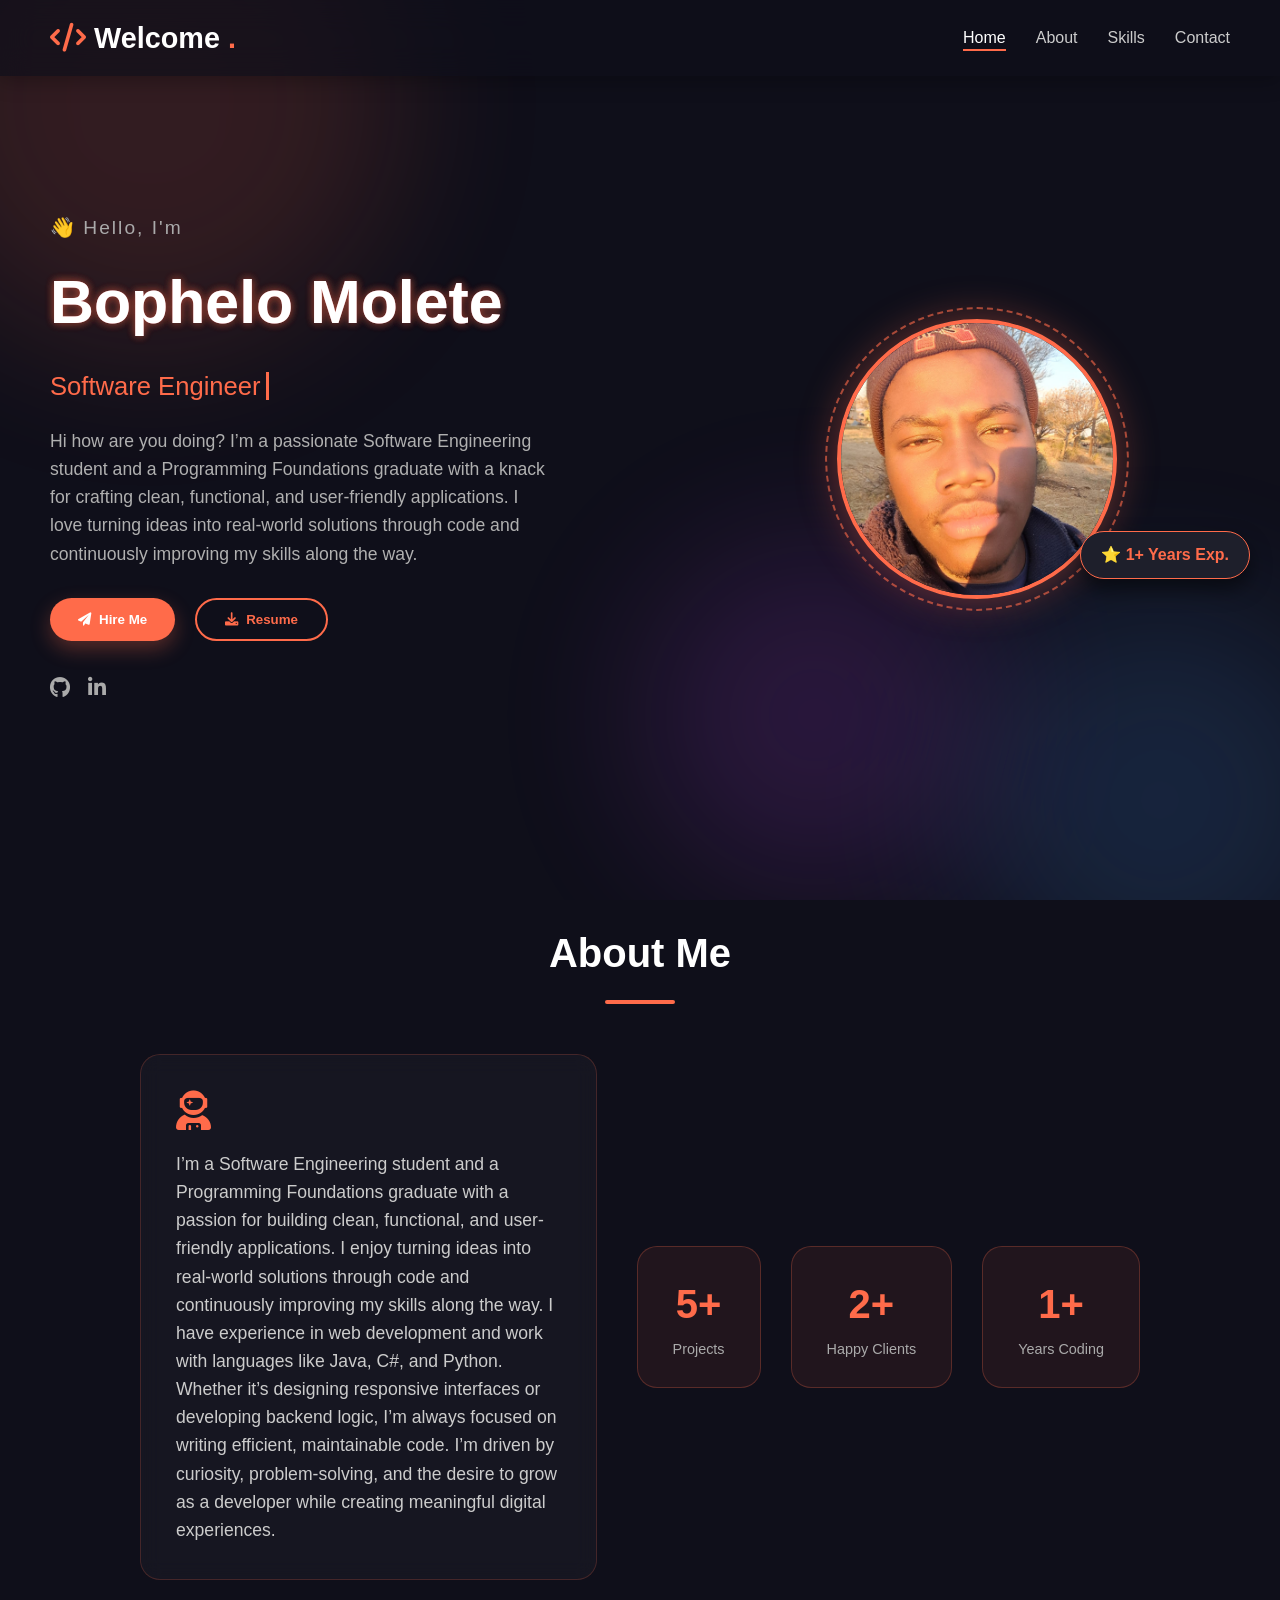
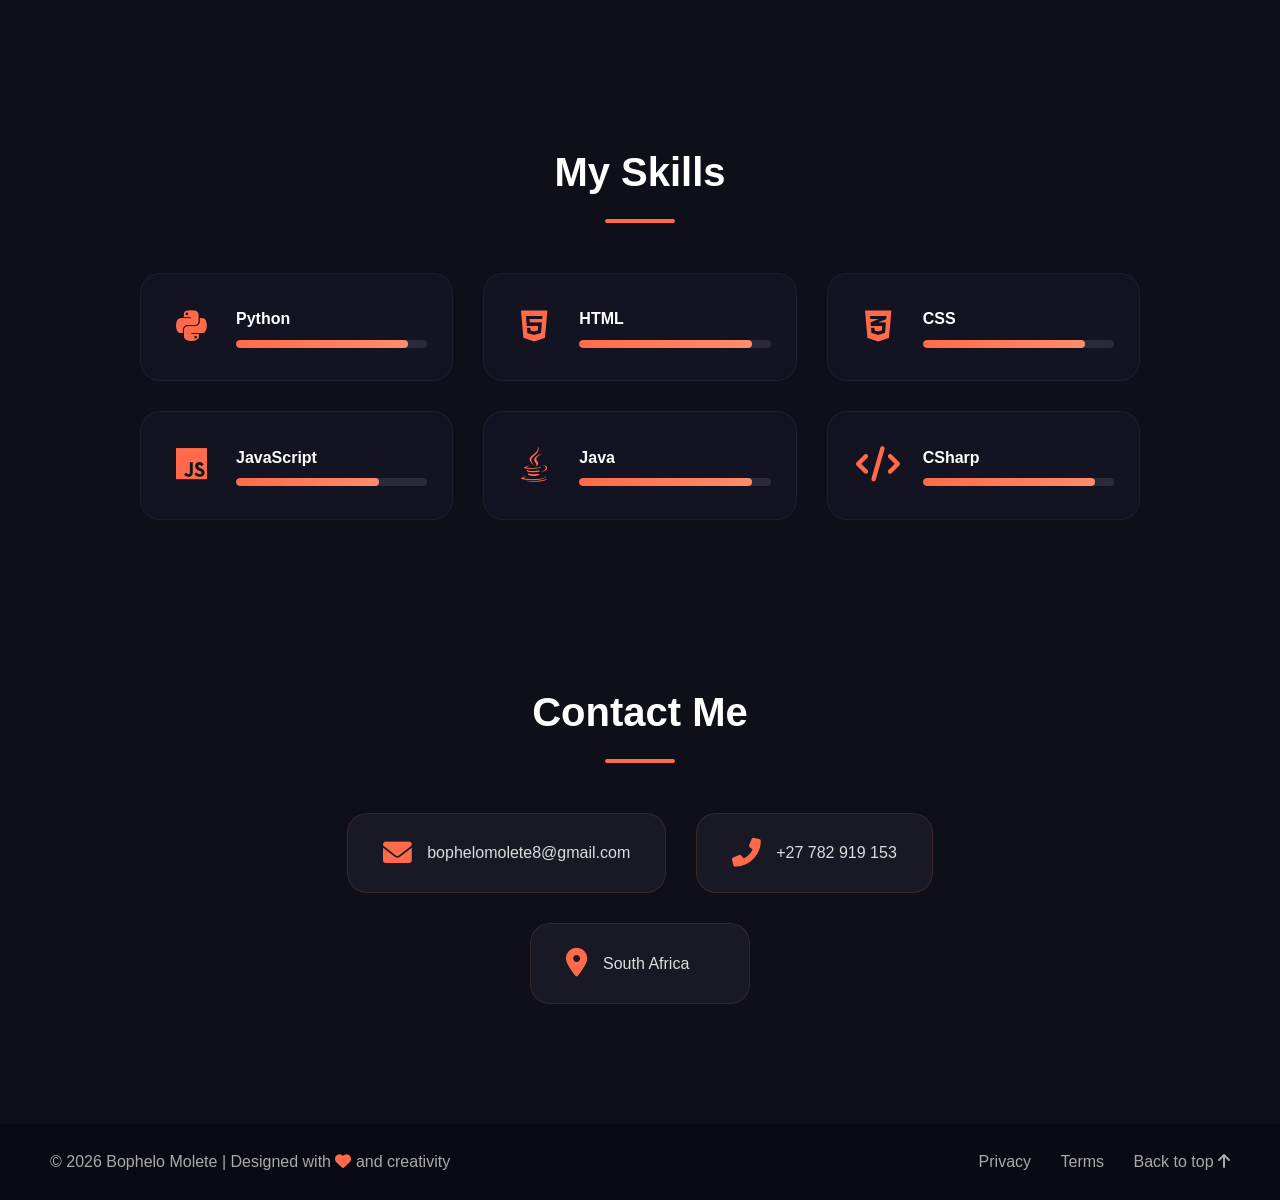
==== index.html @ 0d1c0237 "Rename Home.html to index.html" ====
<!DOCTYPE html>
<html lang="en">
<head>
  <meta charset="UTF-8">
  <meta name="viewport" content="width=device-width, initial-scale=1.0, viewport-fit=cover">
  <title>Bophelo Molete | Creative Portfolio</title>
  

    <link rel="stylesheet" href="https://cdnjs.cloudflare.com/ajax/libs/font-awesome/6.0.0-beta3/css/all.min.css">  <link rel="stylesheet" href="https://cdnjs.cloudflare.com/ajax/libs/font-awesome/6.0.0-beta3/css/all.min.css">
  <link rel="stylesheet" href="Home.css">
</head>
<body>
  
  <div class="bg-animation">
    <div class="orb orb-1"></div>
    <div class="orb orb-2"></div>
    <div class="orb orb-3"></div>
  </div>

  <header>
    <nav class="navbar">
      <h2 class="logo">
        <i class="fas fa-code"></i> Welcome<span class="logo-dot">.</span>
      </h2>
      <ul class="nav-links">
        <li><a href="#" class="active">Home</a></li>
        <li><a href="#about">About</a></li>
        <li><a href="#skills">Skills</a></li>
        <li><a href="#contact">Contact</a></li>
      </ul>
      <div class="hamburger">
        <span></span>
        <span></span>
        <span></span>
      </div>
    </nav>
  </header>

  <main>
    <!-- Hero Section -->
    <section class="hero">
      <div class="hero-text">
        <p class="greeting">👋 Hello, I'm</p>
        <h1 class="glitch" data-text="Bophelo Molete">Bophelo Molete</h1>
        <div class="typewriter">
          <span>Software Engineer</span>
        </div>
        <p class="hero-description">
          Hi how are you doing? I’m a passionate Software Engineering student and a Programming Foundations graduate with a knack for crafting clean, functional, and user-friendly applications.
           I love turning ideas into real-world solutions through code and continuously improving my skills along the way.
        </p>
        <div class="hero-actions">
          <button class="btn-primary">
            <i class="fas fa-paper-plane"></i> Hire Me
          </button>
          <button class="btn-outline">
            <i class="fas fa-download"></i> Resume
          </button>
        </div>
        <div class="social-icons">
          <a href="https://github.com/BopheloCoding12"><i class="fab fa-github"></i></a>
          <a href="https://www.linkedin.com/in/mmutlane-molete-8b524631b"><i class="fab fa-linkedin-in"></i></a>
          
          
        </div>
      </div>
      <div class="hero-img">
        <div class="img-container">
          <img src="img/profile.jpeg" alt="Bophelo Molete Portrait" loading="lazy">
          <div class="img-border"></div>
        </div>
        <div class="floating-badge">
          <span>⭐ 1+ Years Exp.</span>
        </div>
      </div>
    </section>

    
    <section id="about" class="about">
      <div class="section-header">
        <h2>About Me</h2>
        <div class="underline"></div>
      </div>
      <div class="about-content">
        <div class="about-card">
          <i class="fas fa-user-astronaut"></i>
          <p>
           I’m a Software Engineering student and a Programming Foundations graduate with a passion for building clean, functional, and user-friendly applications. I enjoy turning ideas into real-world solutions through code and continuously improving my skills along the way.

           I have experience in web development and work with languages like Java, C#, and Python. Whether it’s designing responsive interfaces or developing backend logic, I’m always focused on writing efficient, maintainable code.

            I’m driven by curiosity, problem-solving, and the desire to grow as a developer while creating meaningful digital experiences.
          </p>
        </div>
        <div class="about-stats">
          <div class="stat">
            <span class="stat-number">5+</span>
            <span class="stat-label">Projects</span>
          </div>
          <div class="stat">
            <span class="stat-number">2+</span>
            <span class="stat-label">Happy Clients</span>
          </div>
          <div class="stat">
            <span class="stat-number">1+</span>
            <span class="stat-label">Years Coding</span>
          </div>
        </div>
      </div>
    </section>

    
    <section id="skills" class="skills">
      <div class="section-header">
        <h2>My Skills</h2>
        <div class="underline"></div>
      </div>
      <div class="skills-grid">
        <div class="skill-card">
          <div class="skill-icon"><i class="fab fa-python"></i></div>
          <div class="skill-info">
            <p>Python</p>
            <div class="bar"><span style="width:90%" data-width="90"></span></div>
          </div>
        </div>
        <div class="skill-card">
          <div class="skill-icon"><i class="fab fa-html5"></i></div>
          <div class="skill-info">
            <p>HTML</p>
            <div class="bar"><span style="width:90%" data-width="90"></span></div>
          </div>
        </div>
        <div class="skill-card">
          <div class="skill-icon"><i class="fab fa-css3-alt"></i></div>
          <div class="skill-info">
            <p>CSS</p>
            <div class="bar"><span style="width:85%" data-width="85"></span></div>
          </div>
        </div>
        <div class="skill-card">
          <div class="skill-icon"><i class="fab fa-js"></i></div>
          <div class="skill-info">
            <p>JavaScript</p>
            <div class="bar"><span style="width:75%" data-width="75"></span></div>
          </div>
        </div>
        <div class="skill-card">
          <div class="skill-icon"><i class="fab fa-java"></i></div>
          <div class="skill-info">
            <p>Java</p>
            <div class="bar"><span style="width:90%" data-width="90"></span></div>
          </div>
        </div>
        <div class="skill-card">
          <div class="skill-icon"><i class="fas fa-code"></i></div>
          <div class="skill-info">
            <p>CSharp</p>
            <div class="bar"><span style="width:90%" data-width="90"></span></div>
          </div>
        </div>
       
      </div>
    </section>

  
    <section id="contact" class="contact">
      <div class="section-header">
        <h2>Contact Me</h2>
        <div class="underline"></div>
      </div>
      <div class="contact-cards">
        <a href="mailto:bophelomolete8@gmail.com" class="contact-card">
          <i class="fas fa-envelope"></i>
          <span>bophelomolete8@gmail.com</span>
        </a>
        <a href="tel:+27782919153" class="contact-card">
          <i class="fas fa-phone-alt"></i>
          <span>+27 782 919 153</span>
        </a>
        <div class="contact-card">
          <i class="fas fa-map-marker-alt"></i>
          <span>South Africa</span>
        </div>
      </div>
    </section>
  </main>

  <footer>
    <div class="footer-content">
      <p>© 2026 Bophelo Molete | Designed with <i class="fas fa-heart"></i> and creativity</p>
      <div class="footer-links">
        <a href="#">Privacy</a>
        <a href="#">Terms</a>
        <a href="#">Back to top <i class="fas fa-arrow-up"></i></a>
      </div>
    </div>
  </footer>

  
  <script>
    (function() {
     
      const hamburger = document.querySelector('.hamburger');
      const navLinks = document.querySelector('.nav-links');
      if (hamburger && navLinks) {
        hamburger.addEventListener('click', () => {
          navLinks.classList.toggle('active');
          hamburger.classList.toggle('open');
        });
      }

     
      document.querySelectorAll('.nav-links a').forEach(link => {
        link.addEventListener('click', () => {
          navLinks.classList.remove('active');
          hamburger.classList.remove('open');
        });
      });

      
      document.querySelectorAll('a[href^="#"]').forEach(anchor => {
        anchor.addEventListener('click', function(e) {
          const target = document.querySelector(this.getAttribute('href'));
          if (target) {
            e.preventDefault();
            target.scrollIntoView({ behavior: 'smooth', block: 'start' });
          }
        });
      });

      
      const skillBars = document.querySelectorAll('.bar span');
      const observerOptions = {
        threshold: 0.5,
        rootMargin: '0px'
      };

      const observer = new IntersectionObserver((entries) => {
        entries.forEach(entry => {
          if (entry.isIntersecting) {
            const span = entry.target;
            const width = span.getAttribute('data-width') || span.style.width;
            span.style.width = '0%';
            setTimeout(() => {
              span.style.width = width + '%';
            }, 100);
            observer.unobserve(span);
          }
        });
      }, observerOptions);

      skillBars.forEach(bar => observer.observe(bar));

    l
      window.addEventListener('scroll', () => {
        const sections = document.querySelectorAll('section[id]');
        let scrollY = window.pageYOffset || document.documentElement.scrollTop;
        
        sections.forEach(section => {
          const sectionHeight = section.offsetHeight;
          const sectionTop = section.offsetTop - 100;
          const sectionId = section.getAttribute('id');
          const link = document.querySelector(`.nav-links a[href="#${sectionId}"]`);
          
          if (link && scrollY > sectionTop && scrollY <= sectionTop + sectionHeight) {
            document.querySelectorAll('.nav-links a').forEach(a => a.classList.remove('active'));
            link.classList.add('active');
          }
        });
      });
    })();
  </script>
</body>
</html>
---- Home.css ----
/* Home.css */
* {
  margin: 0;
  padding: 0;
  box-sizing: border-box;
}

body {
  background: #0f0f1a;
  color: #e0e0e0;
  font-family: 'Segoe UI', 'Poppins', Arial, sans-serif;
  line-height: 1.6;
  overflow-x: hidden;
  position: relative;
}

/* Animated background orbs */
.bg-animation {
  position: fixed;
  top: 0;
  left: 0;
  width: 100%;
  height: 100%;
  z-index: -1;
  overflow: hidden;
  pointer-events: none;
}

.orb {
  position: absolute;
  border-radius: 50%;
  filter: blur(80px);
  opacity: 0.15;
  animation: float 20s infinite ease-in-out;
}

.orb-1 {
  width: 500px;
  height: 500px;
  background: #ff6b4a;
  top: -150px;
  left: -100px;
  animation-duration: 25s;
}

.orb-2 {
  width: 400px;
  height: 400px;
  background: #4a9eff;
  bottom: -100px;
  right: -80px;
  animation-duration: 30s;
  animation-delay: -5s;
}

.orb-3 {
  width: 350px;
  height: 350px;
  background: #c44aff;
  top: 60%;
  left: 50%;
  animation-duration: 22s;
  animation-delay: -10s;
}

@keyframes float {
  0% {
    transform: translate(0, 0) scale(1);
  }
  33% {
    transform: translate(40px, -60px) scale(1.1);
  }
  66% {
    transform: translate(-30px, 40px) scale(0.9);
  }
  100% {
    transform: translate(0, 0) scale(1);
  }
}

/* Navigation */
header {
  position: sticky;
  top: 0;
  z-index: 100;
  backdrop-filter: blur(15px);
  background: rgba(15, 15, 26, 0.7);
  box-shadow: 0 4px 20px rgba(0,0,0,0.3);
}

.navbar {
  display: flex;
  justify-content: space-between;
  align-items: center;
  padding: 15px 50px;
  max-width: 1300px;
  margin: 0 auto;
}

.logo {
  font-size: 1.8rem;
  font-weight: 700;
  color: #fff;
  display: flex;
  align-items: center;
  gap: 8px;
}

.logo i {
  color: #ff6b4a;
  font-size: 1.8rem;
}

.logo-dot {
  color: #ff6b4a;
}

.nav-links {
  display: flex;
  list-style: none;
  gap: 30px;
  align-items: center;
}

.nav-links a {
  color: #ccc;
  text-decoration: none;
  font-weight: 500;
  position: relative;
  padding: 5px 0;
  transition: color 0.3s ease;
}

.nav-links a:hover,
.nav-links a.active {
  color: #fff;
}

.nav-links a::after {
  content: '';
  position: absolute;
  bottom: 0;
  left: 0;
  width: 0;
  height: 2px;
  background: #ff6b4a;
  transition: width 0.3s ease;
}

.nav-links a:hover::after,
.nav-links a.active::after {
  width: 100%;
}

/* Hamburger menu */
.hamburger {
  display: none;
  flex-direction: column;
  cursor: pointer;
  gap: 5px;
}

.hamburger span {
  width: 28px;
  height: 3px;
  background: #fff;
  border-radius: 4px;
  transition: all 0.3s ease;
}

/* Hero Section */
.hero {
  display: flex;
  justify-content: space-between;
  align-items: center;
  padding: 60px 50px;
  max-width: 1300px;
  margin: 0 auto;
  gap: 40px;
  min-height: 85vh;
}

.hero-text {
  flex: 1;
  animation: fadeInUp 0.8s ease-out;
}

.greeting {
  font-size: 1.2rem;
  color: #aaa;
  margin-bottom: 10px;
  letter-spacing: 2px;
}

.glitch {
  font-size: 3.8rem;
  font-weight: 800;
  color: #fff;
  position: relative;
  margin: 10px 0 15px;
  text-shadow: 0 0 10px rgba(255,107,74,0.3);
}

/* Glitch animation effect */
.glitch::before,
.glitch::after {
  content: attr(data-text);
  position: absolute;
  top: 0;
  left: 0;
  width: 100%;
  height: 100%;
  opacity: 0.8;
}

.glitch::before {
  color: #ff6b4a;
  z-index: -1;
  animation: glitch 0.4s cubic-bezier(.25, .46, .45, .94) both infinite;
  animation-delay: 0.1s;
}

.glitch::after {
  color: #4a9eff;
  z-index: -2;
  animation: glitch 0.4s cubic-bezier(.25, .46, .45, .94) reverse both infinite;
  animation-delay: 0.2s;
}

@keyframes glitch {
  0% { transform: translate(0); }
  20% { transform: translate(-3px, 3px); }
  40% { transform: translate(-3px, -3px); }
  60% { transform: translate(3px, 3px); }
  80% { transform: translate(3px, -3px); }
  100% { transform: translate(0); }
}

.typewriter span {
  font-size: 1.6rem;
  font-weight: 500;
  color: #ff6b4a;
  border-right: 3px solid #ff6b4a;
  padding-right: 5px;
  animation: blink 0.8s infinite;
}

@keyframes blink {
  0%, 100% { border-color: transparent; }
  50% { border-color: #ff6b4a; }
}

.hero-description {
  font-size: 1.1rem;
  color: #b0b0b0;
  margin: 20px 0 30px;
  max-width: 500px;
}

.hero-actions {
  display: flex;
  gap: 20px;
  flex-wrap: wrap;
  margin-bottom: 30px;
}

.btn-primary {
  background: #ff6b4a;
  border: none;
  color: #fff;
  padding: 12px 28px;
  border-radius: 30px;
  font-weight: 600;
  cursor: pointer;
  display: flex;
  align-items: center;
  gap: 8px;
  transition: all 0.3s ease;
  box-shadow: 0 8px 20px rgba(255,107,74,0.3);
}

.btn-primary:hover {
  background: #ff5630;
  transform: translateY(-3px);
  box-shadow: 0 12px 25px rgba(255,107,74,0.5);
}

.btn-outline {
  background: transparent;
  border: 2px solid #ff6b4a;
  color: #ff6b4a;
  padding: 12px 28px;
  border-radius: 30px;
  font-weight: 600;
  cursor: pointer;
  display: flex;
  align-items: center;
  gap: 8px;
  transition: all 0.3s ease;
}

.btn-outline:hover {
  background: rgba(255,107,74,0.15);
  transform: translateY(-3px);
  border-color: #ff8c6b;
}

.social-icons {
  display: flex;
  gap: 18px;
  font-size: 1.3rem;
}

.social-icons a {
  color: #aaa;
  transition: color 0.3s, transform 0.3s;
}

.social-icons a:hover {
  color: #ff6b4a;
  transform: translateY(-4px);
}

.hero-img {
  flex: 0.8;
  display: flex;
  justify-content: center;
  position: relative;
  animation: fadeInRight 0.9s ease-out;
}

.img-container {
  position: relative;
  width: 280px;
  height: 280px;
}

.img-container img {
  width: 100%;
  height: 100%;
  object-fit: cover;
  border-radius: 50%;
  border: 4px solid #ff6b4a;
  box-shadow: 0 0 40px rgba(255,107,74,0.4);
  transition: transform 0.4s ease;
}

.img-container:hover img {
  transform: scale(1.05);
}

.img-border {
  position: absolute;
  top: -12px;
  left: -12px;
  width: calc(100% + 24px);
  height: calc(100% + 24px);
  border-radius: 50%;
  border: 2px dashed #ff6b4a;
  animation: spin 12s linear infinite;
  opacity: 0.6;
}

@keyframes spin {
  from { transform: rotate(0deg); }
  to { transform: rotate(360deg); }
}

.floating-badge {
  position: absolute;
  bottom: 20px;
  right: -20px;
  background: #1e1f2b;
  border: 1px solid #ff6b4a;
  padding: 10px 20px;
  border-radius: 30px;
  font-weight: bold;
  color: #ff6b4a;
  box-shadow: 0 10px 20px rgba(0,0,0,0.5);
  animation: bounce 2s infinite;
}

@keyframes bounce {
  0%, 100% { transform: translateY(0); }
  50% { transform: translateY(-10px); }
}

/* Section headers */
.section-header {
  text-align: center;
  margin-bottom: 50px;
}

.section-header h2 {
  font-size: 2.5rem;
  font-weight: 700;
  color: #fff;
}

.underline {
  width: 70px;
  height: 4px;
  background: #ff6b4a;
  margin: 15px auto 0;
  border-radius: 4px;
}

/* About */
.about {
  padding: 80px 50px;
  max-width: 1100px;
  margin: 0 auto;
}

.about-content {
  display: flex;
  flex-wrap: wrap;
  gap: 40px;
  align-items: center;
}

.about-card {
  flex: 1;
  background: rgba(255,255,255,0.03);
  backdrop-filter: blur(10px);
  padding: 35px;
  border-radius: 20px;
  border: 1px solid rgba(255,107,74,0.2);
  transition: transform 0.3s;
}

.about-card:hover {
  transform: translateY(-8px);
  border-color: #ff6b4a;
}

.about-card i {
  font-size: 2.5rem;
  color: #ff6b4a;
  margin-bottom: 20px;
}

.about-card p {
  font-size: 1.1rem;
  color: #ccc;
}

.about-stats {
  display: flex;
  gap: 30px;
  flex-wrap: wrap;
}

.stat {
  background: rgba(255,107,74,0.08);
  padding: 25px 35px;
  border-radius: 20px;
  text-align: center;
  border: 1px solid rgba(255,107,74,0.25);
  transition: 0.3s;
}

.stat:hover {
  background: rgba(255,107,74,0.15);
  transform: scale(1.05);
}

.stat-number {
  display: block;
  font-size: 2.5rem;
  font-weight: 800;
  color: #ff6b4a;
}

.stat-label {
  color: #aaa;
  font-size: 0.9rem;
}

/* Skills */
.skills {
  padding: 80px 50px;
  max-width: 1100px;
  margin: 0 auto;
}

.skills-grid {
  display: grid;
  grid-template-columns: repeat(auto-fit, minmax(280px, 1fr));
  gap: 30px;
}

.skill-card {
  background: rgba(20,20,35,0.8);
  backdrop-filter: blur(8px);
  padding: 25px;
  border-radius: 20px;
  display: flex;
  align-items: center;
  gap: 20px;
  border: 1px solid rgba(255,255,255,0.05);
  transition: all 0.3s ease;
}

.skill-card:hover {
  border-color: #ff6b4a;
  transform: translateY(-6px);
  box-shadow: 0 15px 30px rgba(255,107,74,0.15);
}

.skill-icon {
  font-size: 2.2rem;
  color: #ff6b4a;
  width: 50px;
  text-align: center;
}

.skill-info {
  flex: 1;
}

.skill-info p {
  font-weight: 600;
  margin-bottom: 8px;
  color: #fff;
}

.bar {
  background: #2a2a3a;
  height: 8px;
  border-radius: 10px;
  overflow: hidden;
}

.bar span {
  display: block;
  height: 100%;
  background: linear-gradient(90deg, #ff6b4a, #ff8c6b);
  border-radius: 10px;
  width: 0%;
  transition: width 1.5s cubic-bezier(0.165, 0.84, 0.44, 1);
}

/* Contact */
.contact {
  padding: 80px 50px;
  max-width: 900px;
  margin: 0 auto;
}

.contact-cards {
  display: flex;
  flex-wrap: wrap;
  justify-content: center;
  gap: 30px;
}

.contact-card {
  background: rgba(30,30,45,0.7);
  backdrop-filter: blur(12px);
  padding: 25px 35px;
  border-radius: 20px;
  display: flex;
  align-items: center;
  gap: 15px;
  text-decoration: none;
  color: #ddd;
  border: 1px solid rgba(255,107,74,0.15);
  transition: all 0.3s ease;
  min-width: 220px;
}

.contact-card i {
  font-size: 1.8rem;
  color: #ff6b4a;
}

.contact-card:hover {
  background: rgba(255,107,74,0.1);
  border-color: #ff6b4a;
  transform: translateY(-5px);
  color: #fff;
}

/* Footer */
footer {
  background: rgba(10,10,20,0.9);
  backdrop-filter: blur(15px);
  padding: 25px 50px;
  margin-top: 40px;
}

.footer-content {
  display: flex;
  justify-content: space-between;
  align-items: center;
  max-width: 1200px;
  margin: 0 auto;
  flex-wrap: wrap;
  gap: 15px;
}

.footer-content p {
  color: #aaa;
}

.footer-content i.fa-heart {
  color: #ff6b4a;
  animation: heartbeat 1.2s infinite;
}

@keyframes heartbeat {
  0% { transform: scale(1); }
  25% { transform: scale(1.2); }
  40% { transform: scale(1); }
  60% { transform: scale(1.1); }
  100% { transform: scale(1); }
}

.footer-links a {
  color: #aaa;
  text-decoration: none;
  margin-left: 25px;
  transition: color 0.3s;
}

.footer-links a:hover {
  color: #ff6b4a;
}

/* Animations */
@keyframes fadeInUp {
  from {
    opacity: 0;
    transform: translateY(40px);
  }
  to {
    opacity: 1;
    transform: translateY(0);
  }
}

@keyframes fadeInRight {
  from {
    opacity: 0;
    transform: translateX(50px);
  }
  to {
    opacity: 1;
    transform: translateX(0);
  }
}

/* Responsive Design */
@media (max-width: 900px) {
  .hero {
    flex-direction: column-reverse;
    text-align: center;
    padding: 40px 30px;
  }
  .hero-text {
    display: flex;
    flex-direction: column;
    align-items: center;
  }
  .hero-description {
    max-width: 100%;
  }
  .hero-actions {
    justify-content: center;
  }
  .social-icons {
    justify-content: center;
  }
  .img-container {
    width: 220px;
    height: 220px;
  }
}

@media (max-width: 768px) {
  .hamburger {
    display: flex;
  }
  .nav-links {
    position: absolute;
    top: 70px;
    left: 0;
    width: 100%;
    background: rgba(15,15,26,0.95);
    backdrop-filter: blur(20px);
    flex-direction: column;
    padding: 30px 0;
    gap: 20px;
    display: none;
  }
  .nav-links.active {
    display: flex;
  }
  .about-content {
    flex-direction: column;
  }
  .footer-content {
    flex-direction: column;
    text-align: center;
  }
}
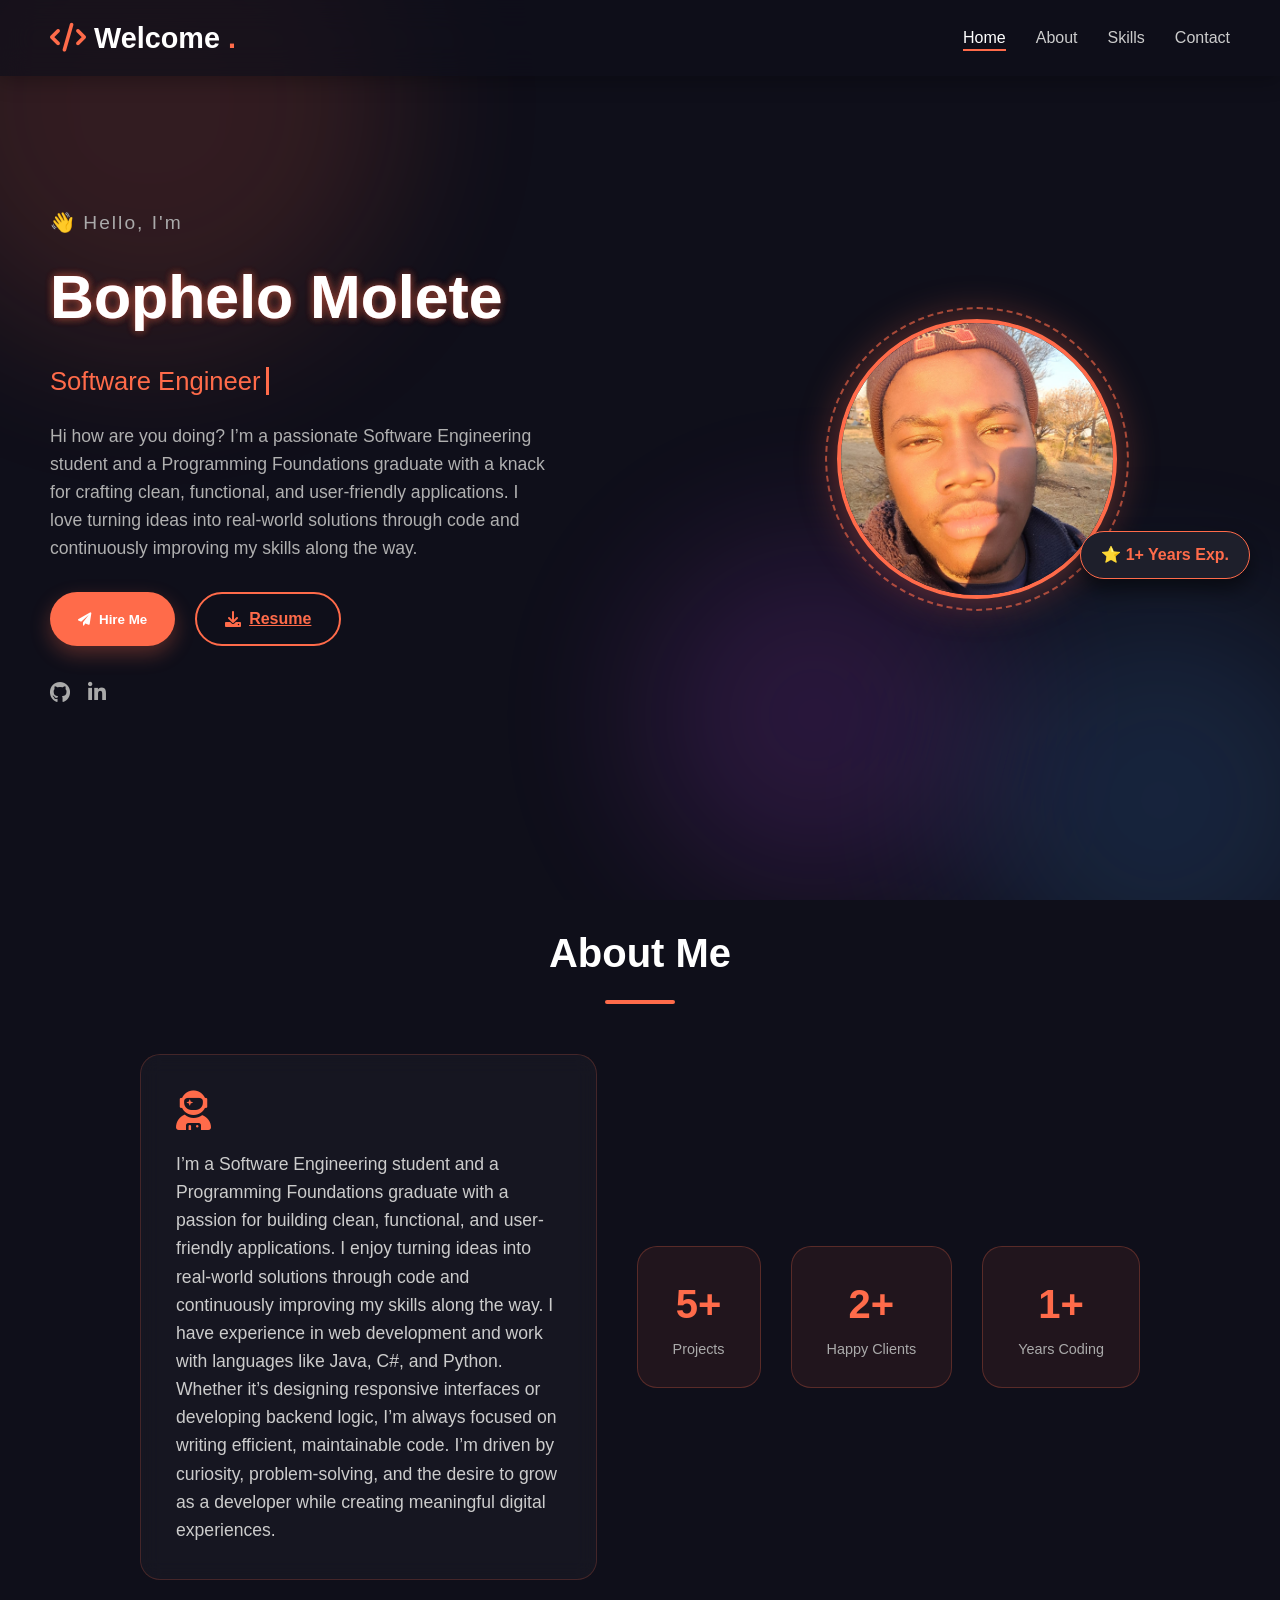
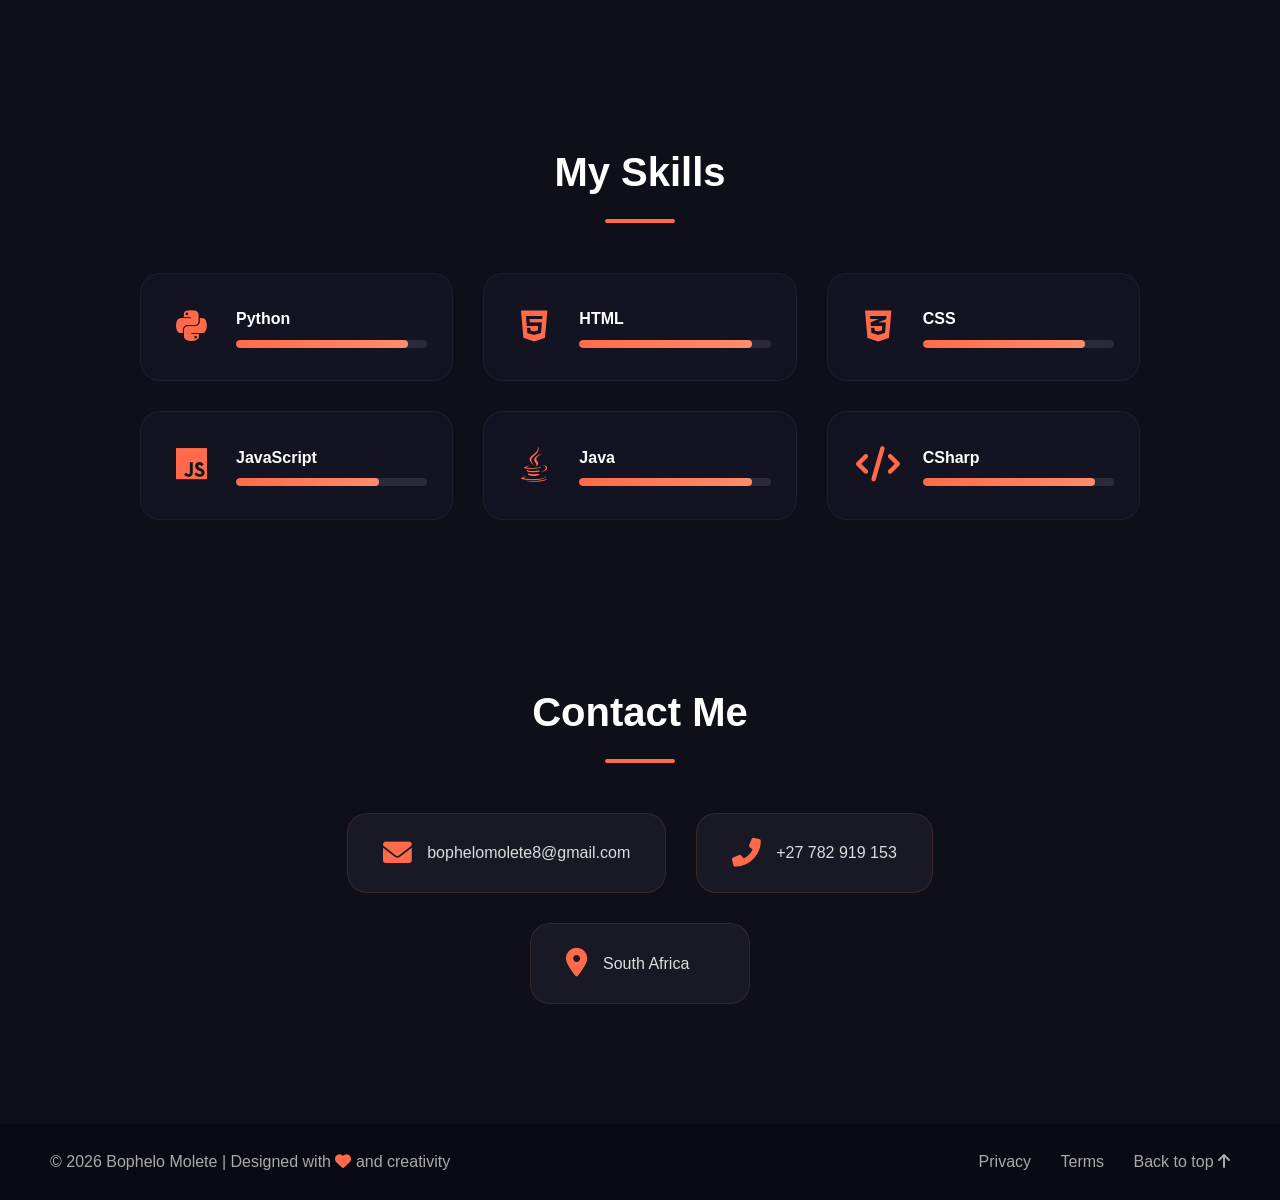
==== commit 2d2120ce: "Update index.html" ====
--- a/index.html
+++ b/index.html
@@ -53,9 +53,9 @@
           <button class="btn-primary">
             <i class="fas fa-paper-plane"></i> Hire Me
           </button>
-          <button class="btn-outline">
+          <a href="resume/BOPHELO_MOLETE_CV (1).pdf" download class="btn-outline">
             <i class="fas fa-download"></i> Resume
-          </button>
+          </a>
         </div>
         <div class="social-icons">
           <a href="https://github.com/BopheloCoding12"><i class="fab fa-github"></i></a>
